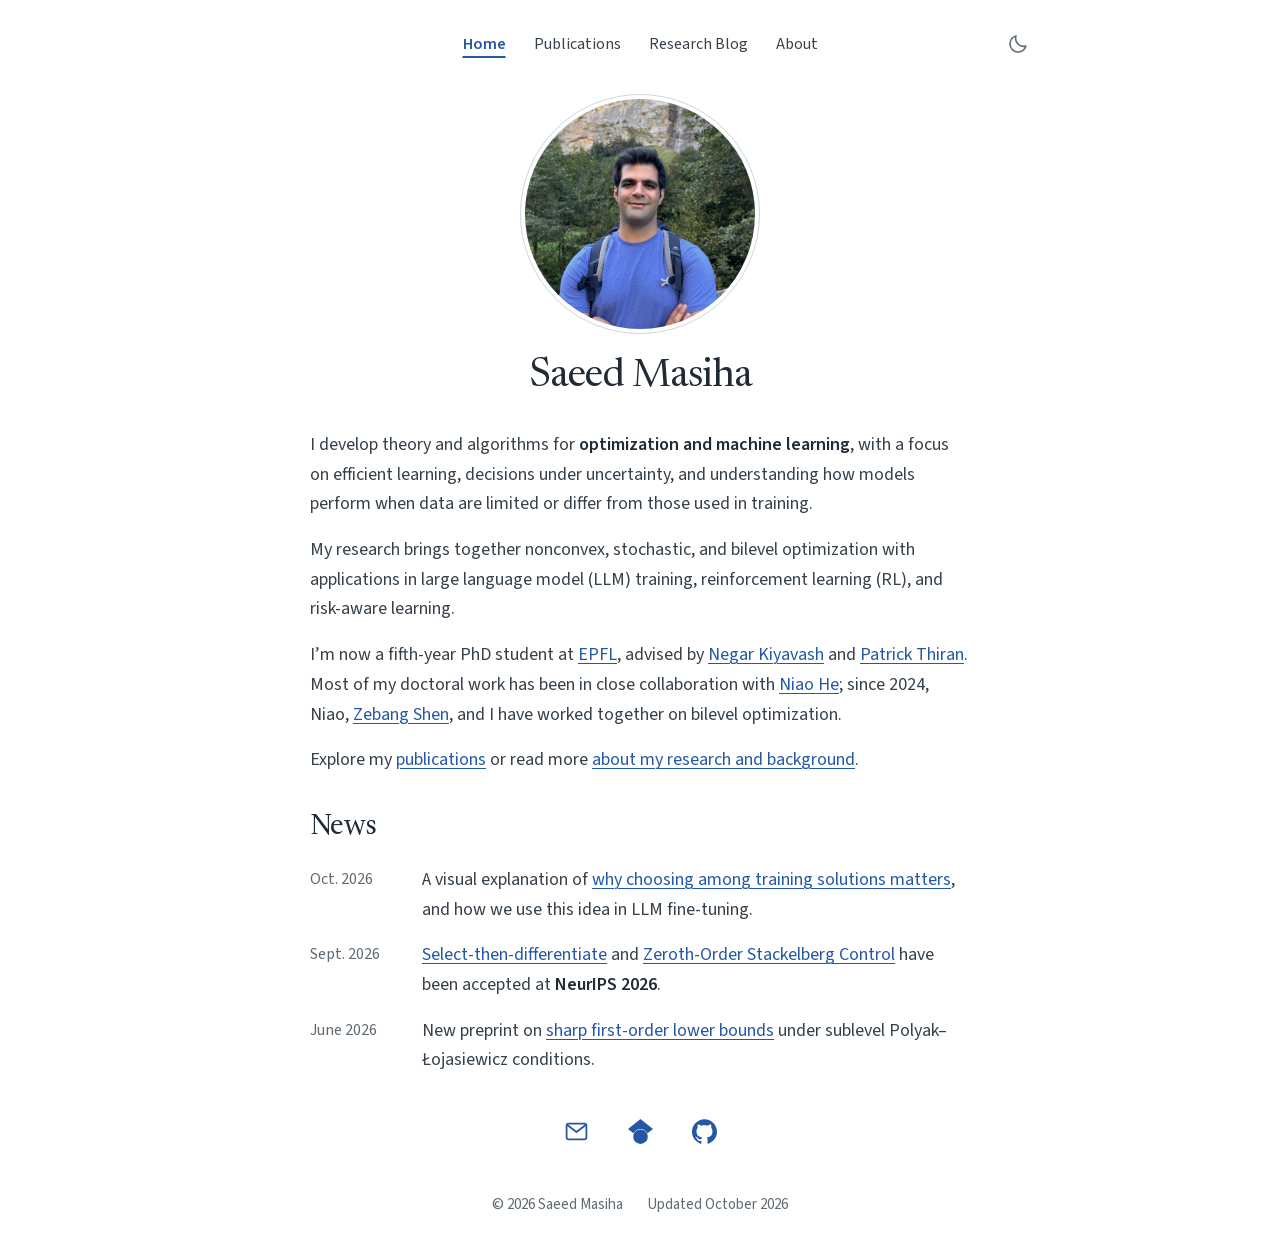
==== docs/index.html @ 3c465756 "Prepare academic website for GitHub Pages" ====
<!DOCTYPE html>
<html lang="en">
<head>
  <meta charset="utf-8">
  <meta name="viewport" content="width=device-width, initial-scale=1">
  <meta name="theme-color" content="#ffffff">
  <title>Saeed Masiha — Optimization &amp; Machine Learning</title>
  <meta name="description" content="Saeed Masiha studies the mathematical foundations of optimization and machine learning. Read about his research, publications, and latest news.">
  <meta name="author" content="Saeed Masiha">
  <link rel="canonical" href="https://msmasiha1997.github.io/">
  <meta property="og:type" content="website">
  <meta property="og:site_name" content="Saeed Masiha">
  <meta property="og:title" content="Saeed Masiha — Optimization &amp; Machine Learning">
  <meta property="og:description" content="Saeed Masiha studies the mathematical foundations of optimization and machine learning. Read about his research, publications, and latest news.">
  <meta property="og:url" content="https://msmasiha1997.github.io/">
  <link rel="icon" href="assets/images/favicon.svg" type="image/svg+xml">
  <script src="assets/js/theme.js?v=20260925-themes"></script>
  <link rel="stylesheet" href="assets/css/site.css?v=20261019-photo-credit">
</head>
<body data-page="home">
  <a class="skip-link" href="#main">Skip to content</a>
  <header class="site-header">
    <div class="header-inner">
      <nav class="main-nav" aria-label="Main navigation">
        <a aria-current="page" href="index.html">Home</a> <a href="papers/index.html">Publications</a> <a href="writing/index.html">Research Blog</a> <a href="about/index.html">About</a>
      </nav>
      <button class="theme-toggle" type="button" aria-label="Switch to dark mode" title="Switch to dark mode" hidden>
        <svg class="theme-icon-moon" width="22" height="22" aria-hidden="true" focusable="false"><use href="assets/images/contact-icons.svg#moon"></use></svg>
        <svg class="theme-icon-sun" width="22" height="22" aria-hidden="true" focusable="false"><use href="assets/images/contact-icons.svg#sun"></use></svg>
      </button>
    </div>
  </header>
  <div class="site-layout">
    <main id="main" tabindex="-1">
      <section class="biography" aria-labelledby="home-title">
        <div class="profile-heading">
          <details class="portrait-credit">
            <summary class="profile-portrait-frame" aria-label="Photo credit for Saeed Masiha’s portrait" title="Photo credit">
              <span class="profile-portrait-crop">
                <img class="profile-portrait" src="assets/images/portrait.jpg" alt="Portrait of Saeed Masiha" width="900" height="1200" decoding="async">
              </span>
            </summary>
            <p class="portrait-caption">This is taken by my beloved wife, Fatemeh!</p>
          </details>
          <h1 id="home-title">Saeed Masiha</h1>
        </div>
        <div class="intro-research">
          <p>I develop theory and algorithms for <strong>optimization and machine learning</strong>, with a focus on efficient learning, decisions under uncertainty, and understanding how models perform when data are limited or differ from those used in training.</p>
          <p>My research brings together nonconvex, stochastic, and bilevel optimization with applications in large language model (LLM) training, reinforcement learning (RL), and risk-aware learning.</p>
        </div>
        <!-- Position information as of September 2026. Update Home, News, and About together. -->
        <div class="intro-context">
          <p>I’m now a fifth-year PhD student at <a href="https://www.epfl.ch/">EPFL</a>, advised by <a class="person-link" href="https://people.epfl.ch/negar.kiyavash?lang=en">Negar Kiyavash</a> and <a class="person-link" href="https://people.epfl.ch/patrick.thiran/?lang=en">Patrick Thiran</a>. Most of my doctoral work has been in close collaboration with <a class="person-link" href="https://odi.inf.ethz.ch/niaohe">Niao He</a>; since 2024, Niao, <a class="person-link" href="https://shenzebang.github.io/">Zebang Shen</a>, and I have worked together on bilevel optimization.</p>
        </div>
        <p class="intro-more" id="publications">Explore my <a href="papers/index.html">publications</a> or read more <a href="about/index.html">about my research and background</a>.</p>
      </section>

      <section class="home-news" aria-labelledby="news">
        <h2 id="news">News</h2>
        <!-- Keep this short. Include only public announcements with confirmed dates. -->
        <ul class="news-list">
          <li>
            <time class="news-date" datetime="2026-10">Oct. 2026</time>
            <p>A visual explanation of <a href="writing/same-training-loss/index.html">why choosing among training solutions matters</a>, and how we use this idea in LLM fine-tuning.</p>
          </li>
          <li>
            <time class="news-date" datetime="2026-09">Sept. 2026</time>
            <p><a href="papers/index.html#select-then-differentiate">Select-then-differentiate</a> and <a href="papers/index.html#zeroth-order-stackelberg">Zeroth-Order Stackelberg Control</a> have been accepted at <strong>NeurIPS 2026</strong>.</p>
          </li>
          <li>
            <time class="news-date" datetime="2026-06">June 2026</time>
            <p>New preprint on <a href="papers/index.html#sublevel-pl-lower-bounds">sharp first-order lower bounds</a> under sublevel Polyak–Łojasiewicz conditions.</p>
          </li>
        </ul>
      </section>

      <section class="home-closing" aria-label="Contact">
        <div class="contact-links" id="home-contact">
          <a class="contact-icon" href="mailto:mohammadsaeed.masiha@epfl.ch" aria-label="Email Saeed Masiha" title="Email Saeed Masiha">
            <svg width="25" height="25" aria-hidden="true" focusable="false"><use href="assets/images/contact-icons.svg#email"></use></svg>
          </a>
          <a class="contact-icon" href="https://scholar.google.com/citations?user=986hSjMAAAAJ&amp;hl=en" aria-label="Google Scholar" title="Google Scholar">
            <svg width="25" height="25" aria-hidden="true" focusable="false"><use href="assets/images/contact-icons.svg#google-scholar"></use></svg>
          </a>
          <a class="contact-icon" href="https://github.com/msmasiha1997" aria-label="GitHub" title="GitHub">
            <svg width="25" height="25" aria-hidden="true" focusable="false"><use href="assets/images/contact-icons.svg#github"></use></svg>
          </a>
        </div>
      </section>
    </main>
    <footer class="site-footer">
      <span>© 2026 Saeed Masiha</span>
      <span>Updated October 2026</span>
    </footer>
  </div>
</body>
</html>
---- docs/assets/css/site.css ----
/* Locally hosted fonts; OFL licenses are in ../fonts/. */
@font-face {
  font-family: 'Newsreader';
  font-style: normal;
  font-weight: 400 600;
  font-display: swap;
  src: url(../fonts/newsreader-latin-ext.woff2) format('woff2');
  unicode-range: U+0100-02BA, U+02BD-02C5, U+02C7-02CC, U+02CE-02D7, U+02DD-02FF, U+0304, U+0308, U+0329, U+1D00-1DBF, U+1E00-1E9F, U+1EF2-1EFF, U+2020, U+20A0-20AB, U+20AD-20C0, U+2113, U+2C60-2C7F, U+A720-A7FF;
}

@font-face {
  font-family: 'Newsreader';
  font-style: normal;
  font-weight: 400 600;
  font-display: swap;
  src: url(../fonts/newsreader-latin.woff2) format('woff2');
  unicode-range: U+0000-00FF, U+0131, U+0152-0153, U+02BB-02BC, U+02C6, U+02DA, U+02DC, U+0304, U+0308, U+0329, U+2000-206F, U+20AC, U+2122, U+2191, U+2193, U+2212, U+2215, U+FEFF, U+FFFD;
}

@font-face {
  font-family: 'Source Sans 3';
  font-style: normal;
  font-weight: 400 700;
  font-display: swap;
  src: url(../fonts/source-sans-3-greek.woff2) format('woff2');
  unicode-range: U+0370-0377, U+037A-037F, U+0384-038A, U+038C, U+038E-03A1, U+03A3-03FF;
}

@font-face {
  font-family: 'Source Sans 3';
  font-style: normal;
  font-weight: 400 700;
  font-display: swap;
  src: url(../fonts/source-sans-3-latin-ext.woff2) format('woff2');
  unicode-range: U+0100-02BA, U+02BD-02C5, U+02C7-02CC, U+02CE-02D7, U+02DD-02FF, U+0304, U+0308, U+0329, U+1D00-1DBF, U+1E00-1E9F, U+1EF2-1EFF, U+2020, U+20A0-20AB, U+20AD-20C0, U+2113, U+2C60-2C7F, U+A720-A7FF;
}

@font-face {
  font-family: 'Source Sans 3';
  font-style: normal;
  font-weight: 400 700;
  font-display: swap;
  src: url(../fonts/source-sans-3-latin.woff2) format('woff2');
  unicode-range: U+0000-00FF, U+0131, U+0152-0153, U+02BB-02BC, U+02C6, U+02DA, U+02DC, U+0304, U+0308, U+0329, U+2000-206F, U+20AC, U+2122, U+2191, U+2193, U+2212, U+2215, U+FEFF, U+FFFD;
}

/* Shared foundations. Adjust this small palette and type scale here. */
:root {
  color-scheme: light;
  --canvas: #fff;
  --paper: #fff;
  --ink: #202b36;
  --text: #36414b;
  --muted: #606a74;
  --accent: #2458a6;
  --accent-soft: #eff4fa;
  --border: #dfe5eb;
  --wash: #f5f7f9;
  --selection: #dce9f7;
  --portrait-border: #ccd6df;
  --serif: 'Newsreader', Georgia, serif;
  --sans: 'Source Sans 3', 'Segoe UI', Arial, sans-serif;
}
/* Match the system until a visitor chooses a theme. Keep both dark palettes in sync. */
@media (prefers-color-scheme: dark) {
  :root:not([data-theme='light']) {
    color-scheme: dark;
    --canvas: #151b23;
    --paper: #1b2430;
    --ink: #edf2f7;
    --text: #ccd5e0;
    --muted: #aab6c5;
    --accent: #9ec7ff;
    --accent-soft: #253449;
    --border: #364354;
    --wash: #1c2632;
    --selection: #344e70;
    --portrait-border: #526176;
  }
}
:root[data-theme='dark'] {
  color-scheme: dark;
  --canvas: #151b23;
  --paper: #1b2430;
  --ink: #edf2f7;
  --text: #ccd5e0;
  --muted: #aab6c5;
  --accent: #9ec7ff;
  --accent-soft: #253449;
  --border: #364354;
  --wash: #1c2632;
  --selection: #344e70;
  --portrait-border: #526176;
}
* { box-sizing: border-box; }
[hidden] { display: none !important; }
html { scroll-padding-top: 24px; }
body { margin: 0; min-height: 100vh; min-height: 100svh; display: flex; flex-direction: column; background: var(--canvas); color: var(--text); font: 400 1.125rem/1.65 var(--sans); -webkit-font-smoothing: antialiased; overflow-wrap: break-word; }
p, h1, h2, h3, h4 { margin: 0 0 1rem; }
h1, h2 { color: var(--ink); font-family: var(--serif); font-weight: 400; letter-spacing: -.025em; }
h1 { font-size: 2.75rem; line-height: 1.15; }
h2 { font-size: 1.875rem; line-height: 1.2; }
h3, h4 { color: var(--ink); font-size: 1.125rem; line-height: 1.45; font-weight: 600; }
strong { color: var(--ink); font-weight: 600; }
a { color: var(--accent); text-decoration-thickness: 1px; text-underline-offset: .19em; }
a:hover { text-decoration-thickness: 2px; }
:focus-visible { outline: 3px solid var(--accent); outline-offset: 4px; border-radius: 2px; }
main:focus { outline: none; }
::selection { background: var(--selection); color: var(--ink); }
img, svg { max-width: 100%; }
.skip-link { position: absolute; left: 20px; top: -100px; z-index: 20; padding: 10px 18px; background: var(--ink); color: var(--canvas); }
.skip-link:focus { top: 10px; }
.sr-only { position: absolute; width: 1px; height: 1px; padding: 0; margin: -1px; overflow: hidden; clip: rect(0,0,0,0); white-space: nowrap; border: 0; }

/* Centered page columns; prose keeps a natural reading edge. */
.header-inner, .site-layout { width: min(800px, calc(100% - 80px)); margin-inline: auto; }
.site-header { padding-top: 20px; }
.header-inner { display: grid; grid-template-columns: 44px minmax(0, 1fr) 44px; align-items: center; column-gap: 8px; }
.main-nav { grid-column: 2; display: flex; flex-wrap: wrap; justify-content: center; align-items: center; gap: 0 28px; }
.main-nav a { display: inline-flex; align-items: center; min-height: 48px; padding-block: 8px; font-size: 1rem; color: var(--text); text-decoration: none; }
.main-nav a:hover { color: var(--accent); text-decoration: underline; }
.main-nav a[aria-current] { color: var(--accent); font-weight: 600; text-decoration: underline; text-decoration-thickness: 2px; text-underline-offset: .45em; }
.theme-toggle { grid-column: 3; display: inline-flex; justify-content: center; align-items: center; width: 44px; height: 44px; padding: 10px; border: 0; border-radius: 50%; background: transparent; color: var(--muted); cursor: pointer; }
.theme-toggle:hover { background: var(--accent-soft); color: var(--accent); }
.theme-toggle svg { width: 22px; height: 22px; }
.theme-icon-sun { display: none; }
:root[data-theme='dark'] .theme-icon-sun { display: block; }
:root[data-theme='dark'] .theme-icon-moon { display: none; }
.site-layout { flex: 1; display: flex; flex-direction: column; padding-block: 48px 24px; }
main, .main-column { min-width: 0; }
main { flex: 1; width: 100%; margin-inline: auto; }
body[data-page='papers'] main { max-width: 800px; }
body[data-page='home'] .site-layout, body[data-page='about'] .site-layout { max-width: 660px; }
body[data-page='home'] .site-layout { padding-top: 26px; }
.page-intro { margin-bottom: 44px; }
.page-intro h1 { margin-bottom: 22px; text-align: center; }
.page-intro p { max-width: 66ch; }
.page-intro > p:last-child { margin-bottom: 0; }
.page-section { margin-top: 42px; }
.page-section h2 { margin-bottom: 20px; }
.page-section p:last-child { margin-bottom: 0; }
.contact-links { display: flex; flex-wrap: wrap; align-items: center; gap: 8px 20px; }
.contact-links a { display: inline-flex; align-items: center; min-height: 44px; font-size: 1rem; }
.contact-links .contact-icon { justify-content: center; width: 44px; height: 44px; border-radius: 8px; text-decoration: none; }
.contact-icon svg { width: 25px; height: 25px; fill: currentColor; }
.contact-icon:hover { background: var(--accent-soft); }
.contact-email { overflow-wrap: anywhere; }
.person-link { color: var(--accent); }

/* Home: a circular portrait, short introduction, news, and contact row. */
.profile-heading { text-align: center; margin-bottom: 30px; }
.profile-heading h1 { margin: 20px 0 0; font-size: 2.5rem; }
.profile-portrait-frame { position: relative; width: 240px; height: 240px; max-width: 100%; aspect-ratio: 1; margin-inline: auto; overflow: hidden; border: 1px solid var(--portrait-border); border-radius: 50%; background: var(--paper); }
.profile-portrait-crop { position: absolute; inset: 4px; overflow: hidden; border-radius: 50%; }
.profile-portrait { display: block; width: 100%; height: 100%; border-radius: 50%; object-fit: cover; object-position: 50% 60%; transform: scale(1.5); }
.portrait-credit { margin: 0; }
.portrait-credit > summary { display: block; list-style: none; cursor: pointer; }
.portrait-credit > summary::-webkit-details-marker { display: none; }
.portrait-credit > summary::marker { content: ''; }
.portrait-caption { max-width: 28rem; margin: 14px auto 0; color: var(--muted); font-size: 1rem; line-height: 1.6; }
.intro-more { margin-bottom: 0; }
.home-news { margin-top: 34px; }
.home-news h2 { margin-bottom: 20px; }
.news-list { list-style: none; padding: 0; margin: 0; }
.news-list li { display: grid; grid-template-columns: 94px minmax(0, 1fr); column-gap: 18px; margin-bottom: 16px; }
.news-list li:last-child { margin-bottom: 0; }
.news-list p { margin: 0; }
.news-date { color: var(--muted); font-size: 1rem; line-height: 1.85625; }
.home-closing { margin-top: 34px; text-align: center; }
.home-closing .contact-links { justify-content: center; }

/* Bibliography: stable records with optional, keyboard-accessible summaries. */
.section-links { display: flex; flex-wrap: wrap; gap: 0 24px; margin-top: 18px; }
.section-links a { display: inline-flex; align-items: center; min-height: 44px; font-size: 1rem; }
.publication { margin-bottom: 30px; }
.publication:last-child { margin-bottom: 0; }
.publication h4 { margin-bottom: 6px; }
.publication h4 a { color: var(--ink); text-decoration: none; }
.publication h4 a:hover { color: var(--accent); text-decoration: underline; }
.paper-authors { color: var(--muted); font-size: 1rem; line-height: 1.5; margin-bottom: 4px; }
.paper-authors .person-link { color: inherit; text-decoration-color: #9ba6b0; }
.paper-meta { margin-bottom: 1px; color: var(--muted); font-size: 1rem; line-height: 1.5; }
.paper-year { white-space: nowrap; }
.paper-year > span { margin-inline: 3px; }
.venue { font-weight: 400; }
.paper-links { display: flex; flex-wrap: wrap; align-items: flex-start; gap: 0 20px; }
.paper-links > a { display: inline-flex; align-items: center; min-height: 36px; font-size: 1rem; }
.paper-abstract { min-width: 0; }
.paper-abstract summary { min-height: 36px; padding-block: 5px; color: var(--accent); font-size: 1rem; cursor: pointer; }
.paper-abstract summary:hover { text-decoration: underline; }
.paper-abstract[open] { flex-basis: 100%; }
.paper-summary { margin: 6px 0 10px; max-width: 68ch; font-size: 1.0625rem; line-height: 1.65; }
.publication-section { margin-top: 42px; }
.publication-section h2 { margin-bottom: 26px; }
.publication-section + .publication-section { margin-top: 52px; padding-top: 30px; border-top: 1px solid var(--border); }
.publication-category + .publication-category { margin-top: 40px; }
.publication-category > h3 { margin-bottom: 22px; font-size: 1.25rem; }

/* Shared footer. */
.site-footer { display: flex; flex-wrap: wrap; justify-content: center; align-items: center; gap: 8px 24px; margin-top: 44px; padding-top: 20px; color: var(--muted); font-size: .9375rem; }
body[data-page='home'] .site-footer { margin-top: 20px; }
.site-footer > a { display: inline-flex; align-items: center; min-height: 36px; }
.footer-links { display: flex; flex-wrap: wrap; gap: 0 20px; }
.footer-links a { display: inline-flex; align-items: center; min-height: 36px; }

/* Reusable article styles: native mathematics, figures, citations, and code. */
body[data-page='article'] .site-layout { max-width: 860px; }
.article-header { max-width: 780px; padding-block: 34px; }
.article-header h1 { font-size: clamp(1.875rem, 4vw, 2.5rem); }
.article-deck { font-size: 1.3rem; }
.article-meta { display: flex; flex-wrap: wrap; gap: 8px 20px; color: var(--muted); font-size: .9375rem; }
.template-note { padding: 14px 18px; border: 1px solid var(--border); background: var(--wash); font-size: .9375rem; }
.article-layout { display: grid; grid-template-columns: minmax(0, 1fr) 170px; gap: 42px; }
.prose, .prose section { min-width: 0; }
.prose section { margin-bottom: 34px; }
.prose h2 { margin-bottom: 18px; }
.prose h3 { margin-top: 22px; }
.prose blockquote { margin: 24px 0; padding: 10px 0 10px 22px; border-left: 3px solid var(--accent); font: 400 1.4rem/1.5 var(--serif); color: var(--ink); }
.prose figure { margin: 28px 0; }
.prose figcaption { margin-top: 12px; font-size: .9375rem; color: var(--muted); }
.geometry { background: #1d3547; border-radius: 4px; overflow: hidden; }
.geometry-heading { padding: 24px 26px 0; color: white; font: 400 1.75rem/1.15 var(--serif); }
.geometry svg { display: block; width: 100%; height: auto; }
.geometry-caption { padding: 0 26px 24px; color: #d5e2eb; font-size: .9375rem; }
.geometry-caption strong { color: white; }
.math-block { max-width: 100%; overflow-x: auto; padding: 22px; border: 1px solid var(--border); background: var(--paper); }
.takeaway { margin-block: 24px; padding: 18px 22px; background: var(--accent-soft); border-left: 3px solid var(--accent); }
.takeaway h3 { margin-top: 0; }
.takeaway p:last-child { margin-bottom: 0; }
.prose pre { max-width: 100%; overflow-x: auto; padding: 20px; border: 1px solid var(--border); background: var(--wash); line-height: 1.65; }
.prose code { font-family: ui-monospace, SFMono-Regular, Consolas, monospace; font-size: .875em; }
.prose :not(pre) > code { padding: .15em .3em; background: var(--wash); overflow-wrap: anywhere; }
.article-toc { align-self: start; position: sticky; top: 24px; border-left: 1px solid var(--border); padding-left: 20px; font-size: .9375rem; }
.article-toc p { color: var(--ink); font-weight: 600; margin-bottom: 10px; }
.article-toc ol { list-style: none; padding: 0; margin: 0; }
.article-toc a { display: inline-flex; align-items: center; min-height: 40px; }
.references { padding-left: 24px; }
.references li { margin-bottom: 15px; overflow-wrap: anywhere; }
article[id], section[id], h2[id], .references li { scroll-margin-top: 24px; }
/* Keep the introduction and dated updates readable on narrow screens. */
@media (max-width: 800px) {
  .header-inner, .site-layout { width: calc(100% - 56px); }
  .site-layout { padding-top: 36px; }
  .article-layout { grid-template-columns: minmax(0, 1fr); gap: 24px; }
  .article-toc { position: static; grid-row: 1; padding-left: 0; border-left: 0; padding-bottom: 18px; border-bottom: 1px solid var(--border); }
  .article-toc ol { display: flex; flex-wrap: wrap; gap: 4px 20px; }
}
@media (max-width: 600px) {
  .header-inner, .site-layout { width: calc(100% - 40px); }
  .header-inner { width: calc(100% - 24px); column-gap: 4px; }
  .header-inner { grid-template-columns: minmax(0, 1fr) 44px; }
  .main-nav { grid-column: 1; }
  .theme-toggle { grid-column: 2; }
  .site-header { padding-top: 10px; }
  .main-nav { gap: 0 18px; }
  .main-nav a { min-height: 44px; }
  .site-layout { padding-top: 30px; }
  h1 { font-size: 2.375rem; }
  h2 { font-size: 1.75rem; }
  body[data-page='home'] .site-layout { padding-top: 22px; }
  .profile-portrait-frame { width: 208px; height: 208px; }
  .profile-heading { margin-bottom: 26px; }
  .profile-heading h1 { margin-top: 18px; font-size: 2.375rem; }
  .home-news { margin-top: 30px; }
  .news-list li { grid-template-columns: minmax(0, 1fr); row-gap: 2px; margin-bottom: 18px; }
  .home-closing { margin-top: 30px; }
  .page-intro { margin-bottom: 34px; }
  .page-section { margin-top: 34px; }
  .publication-section + .publication-section { margin-top: 40px; padding-top: 26px; }
  .paper-links { gap: 0 18px; }
  .paper-links > a, .paper-abstract summary { min-height: 40px; }
  .paper-abstract summary { padding-block: 7px; }
  .site-footer { margin-top: 44px; }
  .geometry-heading { font-size: 1.5rem; padding: 20px 20px 0; }
  .geometry-caption { padding: 0 20px 20px; }
}
@media (max-width: 360px) {
  .main-nav { display: grid; grid-template-columns: repeat(2, max-content); column-gap: 20px; }
  .main-nav a { font-size: .9375rem; }
}
@media print {
  :root, :root[data-theme] { color-scheme: light; --canvas: #fff; --paper: #fff; --ink: #202b36; --text: #36414b; --muted: #606a74; --accent: #2458a6; --accent-soft: #eff4fa; --border: #dfe5eb; --wash: #f5f7f9; --portrait-border: #ccd6df; }
  body { display: block; font-size: 11pt; color: black; }
  .header-inner, .site-layout { width: 100%; }
  .site-layout { display: block; padding: 0; }
  .site-header, .site-footer, .article-toc { display: none; }
  .publication { break-inside: avoid; }
  .article-layout { display: block; }
  a { color: inherit; }
}
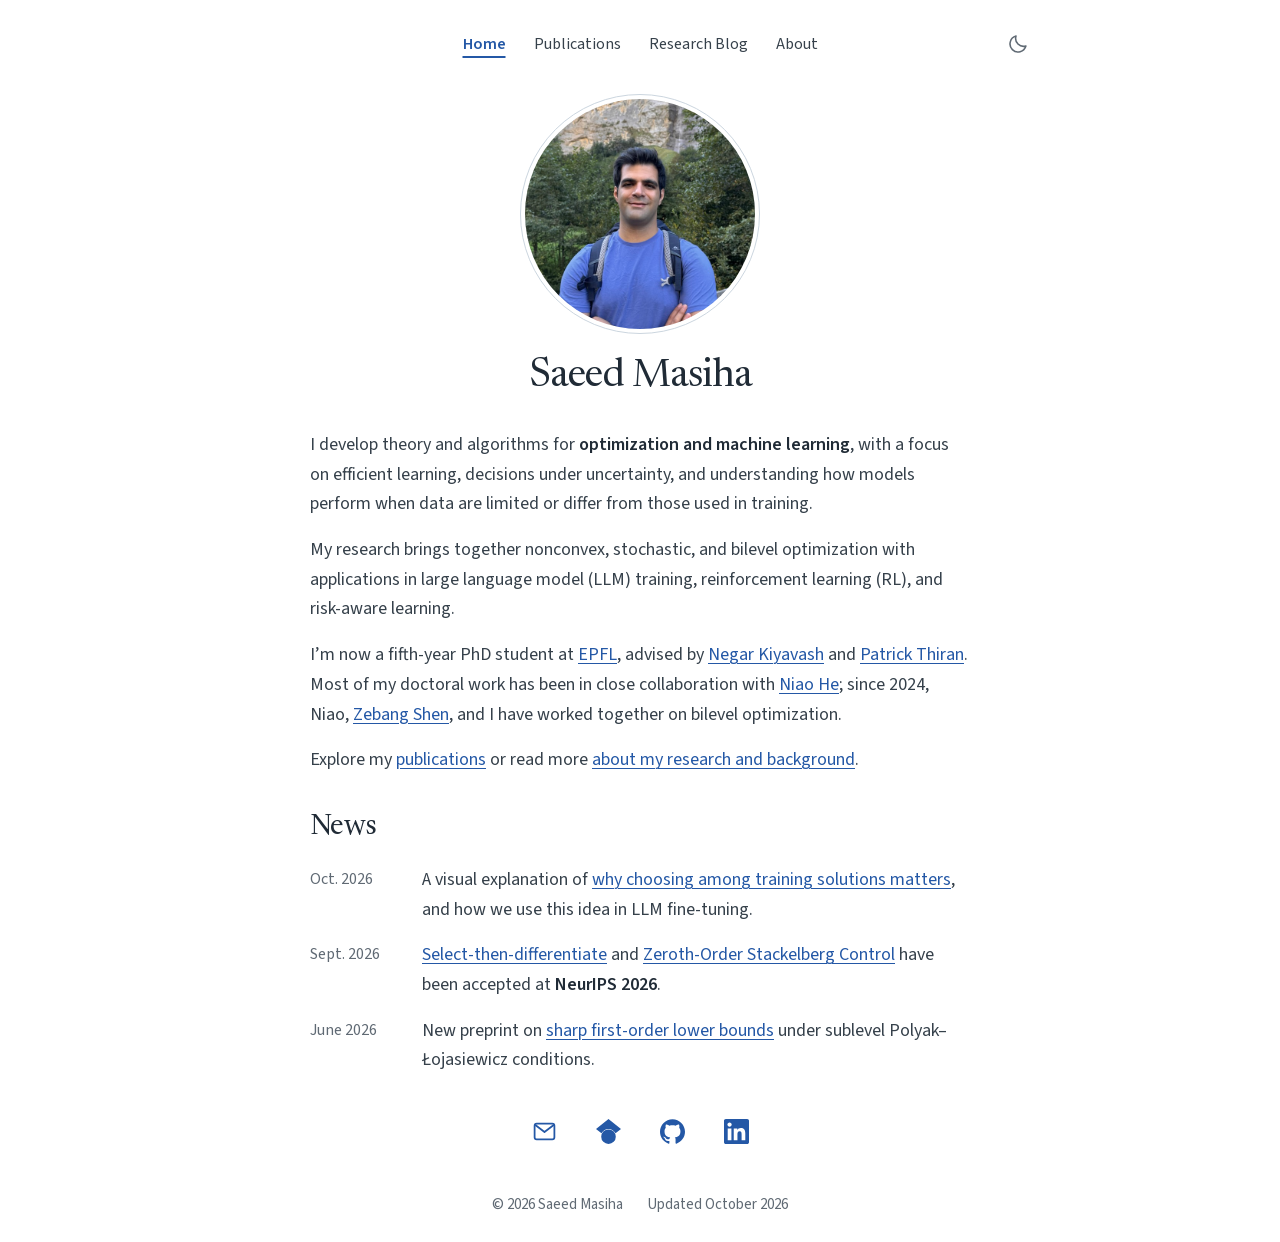
==== commit 71104f20: "Polish website prose and add LinkedIn contact links" ====
--- a/docs/index.html
+++ b/docs/index.html
@@ -4,15 +4,15 @@
   <meta charset="utf-8">
   <meta name="viewport" content="width=device-width, initial-scale=1">
   <meta name="theme-color" content="#ffffff">
-  <title>Saeed Masiha — Optimization &amp; Machine Learning</title>
+  <title>Saeed Masiha | Optimization &amp; Machine Learning</title>
   <meta name="description" content="Saeed Masiha studies the mathematical foundations of optimization and machine learning. Read about his research, publications, and latest news.">
   <meta name="author" content="Saeed Masiha">
-  <link rel="canonical" href="https://msmasiha1997.github.io/">
+  <link rel="canonical" href="https://smasiha.github.io/">
   <meta property="og:type" content="website">
   <meta property="og:site_name" content="Saeed Masiha">
-  <meta property="og:title" content="Saeed Masiha — Optimization &amp; Machine Learning">
+  <meta property="og:title" content="Saeed Masiha | Optimization &amp; Machine Learning">
   <meta property="og:description" content="Saeed Masiha studies the mathematical foundations of optimization and machine learning. Read about his research, publications, and latest news.">
-  <meta property="og:url" content="https://msmasiha1997.github.io/">
+  <meta property="og:url" content="https://smasiha.github.io/">
   <link rel="icon" href="assets/images/favicon.svg" type="image/svg+xml">
   <script src="assets/js/theme.js?v=20260925-themes"></script>
   <link rel="stylesheet" href="assets/css/site.css?v=20261019-photo-credit">
@@ -40,7 +40,7 @@
                 <img class="profile-portrait" src="assets/images/portrait.jpg" alt="Portrait of Saeed Masiha" width="900" height="1200" decoding="async">
               </span>
             </summary>
-            <p class="portrait-caption">This is taken by my beloved wife, Fatemeh!</p>
+            <p class="portrait-caption">Photo taken by my beloved wife, Fatemeh.</p>
           </details>
           <h1 id="home-title">Saeed Masiha</h1>
         </div>
@@ -82,8 +82,11 @@
           <a class="contact-icon" href="https://scholar.google.com/citations?user=986hSjMAAAAJ&amp;hl=en" aria-label="Google Scholar" title="Google Scholar">
             <svg width="25" height="25" aria-hidden="true" focusable="false"><use href="assets/images/contact-icons.svg#google-scholar"></use></svg>
           </a>
-          <a class="contact-icon" href="https://github.com/msmasiha1997" aria-label="GitHub" title="GitHub">
+          <a class="contact-icon" href="https://github.com/smasiha" aria-label="GitHub" title="GitHub">
             <svg width="25" height="25" aria-hidden="true" focusable="false"><use href="assets/images/contact-icons.svg#github"></use></svg>
+          </a>
+          <a class="contact-icon" href="https://www.linkedin.com/in/saeed-masiha-25b30514a/" aria-label="LinkedIn" title="LinkedIn">
+            <svg width="25" height="25" aria-hidden="true" focusable="false"><use href="assets/images/contact-icons.svg?v=20261019-linkedin#linkedin"></use></svg>
           </a>
         </div>
       </section>
--- a/docs/assets/css/site.css
+++ b/docs/assets/css/site.css
@@ -168,6 +168,7 @@
 .news-date { color: var(--muted); font-size: 1rem; line-height: 1.85625; }
 .home-closing { margin-top: 34px; text-align: center; }
 .home-closing .contact-links { justify-content: center; }
+[data-page="about"] .contact-links { justify-content: center; }
 
 /* Bibliography: stable records with optional, keyboard-accessible summaries. */
 .section-links { display: flex; flex-wrap: wrap; gap: 0 24px; margin-top: 18px; }
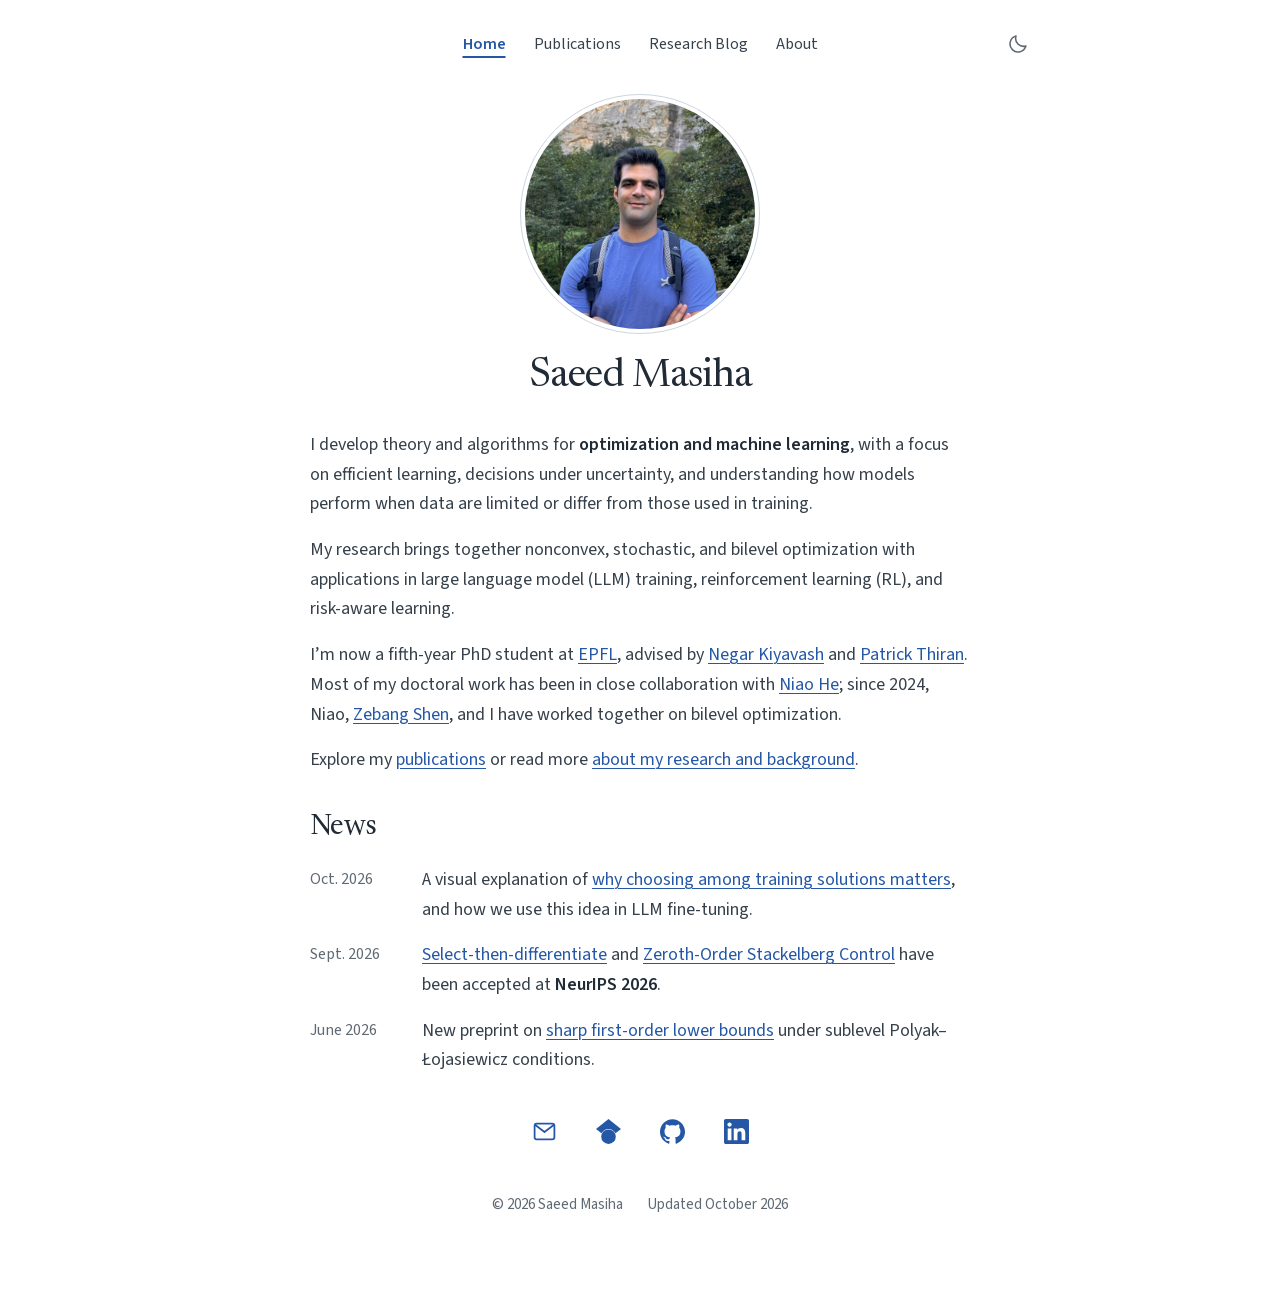
==== commit b769ed61: "Add accessible back-to-top navigation across the website" ====
--- a/docs/index.html
+++ b/docs/index.html
@@ -15,9 +15,10 @@
   <meta property="og:url" content="https://smasiha.github.io/">
   <link rel="icon" href="assets/images/favicon.svg" type="image/svg+xml">
   <script src="assets/js/theme.js?v=20260925-themes"></script>
-  <link rel="stylesheet" href="assets/css/site.css?v=20261019-photo-credit">
+  <script defer src="assets/js/back-to-top.js?v=20261019-top"></script>
+  <link rel="stylesheet" href="assets/css/site.css?v=20261019-top">
 </head>
-<body data-page="home">
+<body id="top" data-page="home">
   <a class="skip-link" href="#main">Skip to content</a>
   <header class="site-header">
     <div class="header-inner">
@@ -96,5 +97,9 @@
       <span>Updated October 2026</span>
     </footer>
   </div>
+  <a class="back-to-top" href="#top" aria-label="Back to top" title="Back to top">
+    <svg viewBox="0 0 24 24" width="20" height="20" aria-hidden="true" focusable="false"><path d="M12 19V5m-6 6 6-6 6 6" fill="none" stroke="currentColor" stroke-width="1.8" stroke-linecap="round" stroke-linejoin="round"/></svg>
+    <span>Top</span>
+  </a>
 </body>
 </html>
--- a/docs/assets/css/site.css
+++ b/docs/assets/css/site.css
@@ -201,6 +201,13 @@
 .site-footer { display: flex; flex-wrap: wrap; justify-content: center; align-items: center; gap: 8px 24px; margin-top: 44px; padding-top: 20px; color: var(--muted); font-size: .9375rem; }
 body[data-page='home'] .site-footer { margin-top: 20px; }
 .site-footer > a { display: inline-flex; align-items: center; min-height: 36px; }
+
+/* A native footer link becomes a small floating control after scrolling. */
+.has-back-to-top .site-layout { padding-bottom: calc(80px + env(safe-area-inset-bottom, 0px)); }
+.back-to-top { display: inline-flex; align-items: center; justify-content: center; gap: 6px; min-height: 44px; padding: 8px 12px; margin: 16px auto 24px; border: 1px solid var(--border); border-radius: 8px; background: var(--paper); color: var(--accent); font: 600 1rem/1.4 var(--sans); text-decoration: none; }
+.back-to-top svg { width: 20px; height: 20px; flex: none; }
+.back-to-top:hover { border-color: var(--accent); background: var(--accent-soft); }
+.back-to-top.is-floating { position: fixed; right: max(16px, env(safe-area-inset-right)); bottom: max(16px, env(safe-area-inset-bottom)); z-index: 10; margin: 0; box-shadow: 0 2px 8px rgb(0 0 0 / 8%); }
 .footer-links { display: flex; flex-wrap: wrap; gap: 0 20px; }
 .footer-links a { display: inline-flex; align-items: center; min-height: 36px; }
 
@@ -284,7 +291,8 @@
   body { display: block; font-size: 11pt; color: black; }
   .header-inner, .site-layout { width: 100%; }
   .site-layout { display: block; padding: 0; }
-  .site-header, .site-footer, .article-toc { display: none; }
+  .has-back-to-top .site-layout { padding-bottom: 0; }
+  .site-header, .site-footer, .article-toc, .back-to-top { display: none; }
   .publication { break-inside: avoid; }
   .article-layout { display: block; }
   a { color: inherit; }
